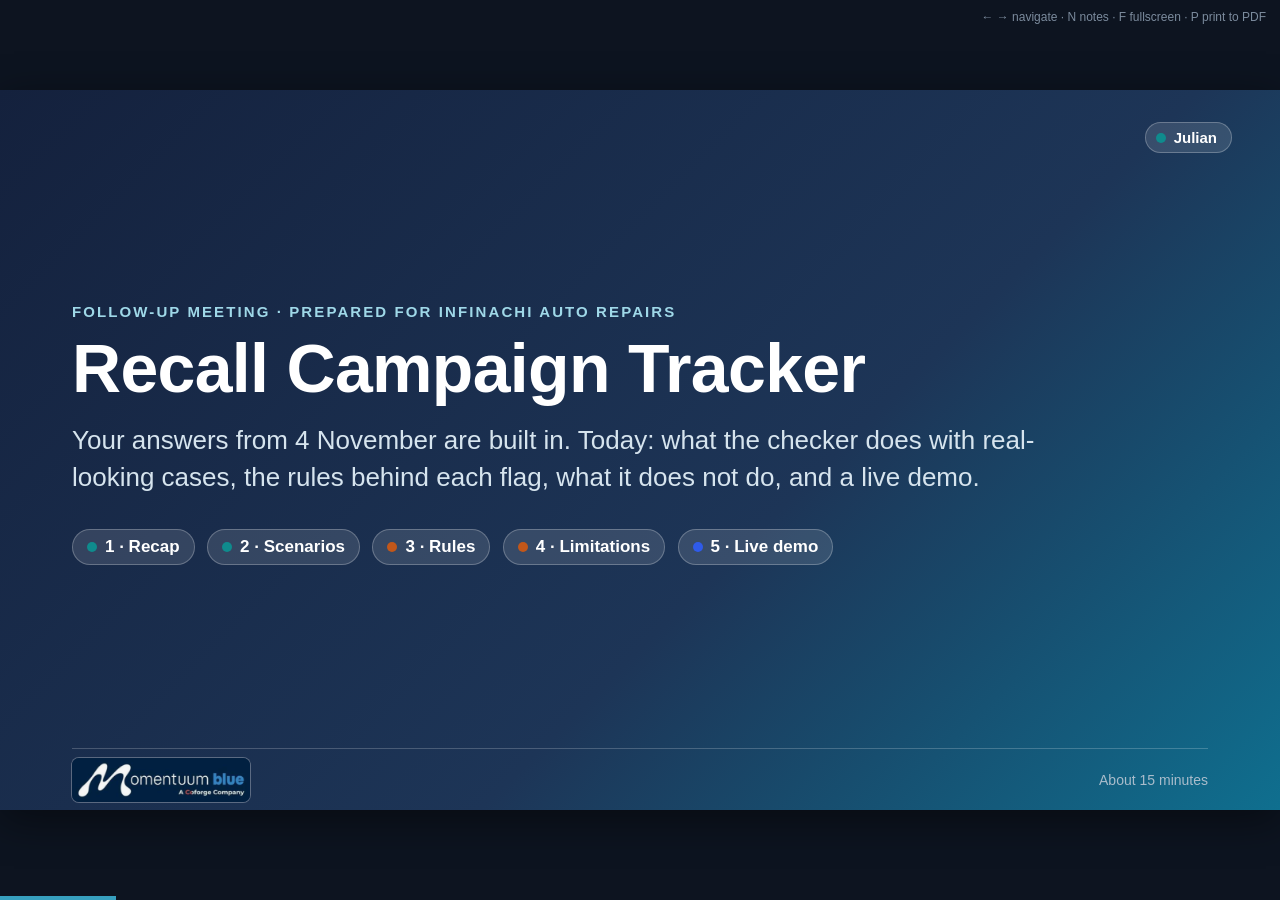
==== presentation/2_recall_tracker_followup_deck.html @ d93e8796 "Added version for presentation 2 deck" ====
<!DOCTYPE html>
<html lang="en">
<head>
<meta charset="utf-8">
<meta name="viewport" content="width=device-width, initial-scale=1">
<title>Recall Campaign Tracker – Follow-up Meeting</title>
<style>
  :root{
    --navy:#14213d; --ink:#1b2430; --muted:#5b6675; --bg:#f5f7fa; --card:#ffffff; --line:#dfe5ec;
    --accent:#0f6f8f; --accent-soft:#e4f2f7;
    --sanket:#2f5bea; --julian:#0f8b8d; --devang:#c2571a;
    --warn:#a4452c; --warn-soft:#fbece7;
    --notes-h:190px;
  }
  *{box-sizing:border-box;margin:0;padding:0}
  html,body{height:100%;background:#0d1420;font-family:-apple-system,BlinkMacSystemFont,"Segoe UI",Roboto,"Helvetica Neue",Arial,sans-serif;color:var(--ink);overflow:hidden}
  #viewport{position:fixed;left:0;top:0;width:100vw;height:100vh;overflow:hidden}
  body.notes-open #viewport{height:calc(100vh - var(--notes-h))}
  #stage{position:absolute;left:50%;top:50%;width:1280px;height:720px;transform-origin:center center;background:var(--bg);box-shadow:0 10px 40px rgba(0,0,0,.45);overflow:hidden}

  .slide{position:absolute;inset:0;display:none;flex-direction:column;padding:48px 72px 72px;background:var(--bg)}
  .slide.active{display:flex}
  .slide .notes{display:none}
  svg{display:block;width:100%;height:auto}
  svg text{font-family:-apple-system,BlinkMacSystemFont,"Segoe UI",Roboto,"Helvetica Neue",Arial,sans-serif}

  .eyebrow{font-size:15px;letter-spacing:.14em;text-transform:uppercase;color:var(--accent);font-weight:700;margin-bottom:10px}
  h1{font-size:44px;line-height:1.12;color:var(--navy);font-weight:750;letter-spacing:-.01em}
  p,li{font-size:22px;line-height:1.4}
  .lead{font-size:26px;color:var(--muted);margin-top:16px;max-width:980px}
  .content{flex:1;display:flex;flex-direction:column;margin-top:22px;min-height:0}

  .speaker{position:absolute;top:32px;right:48px;display:flex;align-items:center;gap:8px;font-size:15px;font-weight:700;padding:6px 14px 6px 10px;border-radius:999px;background:#fff;border:1px solid var(--line);color:var(--ink)}
  .speaker i{width:10px;height:10px;border-radius:50%;display:inline-block}
  .s-sanket i{background:var(--sanket)} .s-julian i{background:var(--julian)} .s-devang i{background:var(--devang)}
  .s-all i{background:conic-gradient(var(--sanket) 0 33%,var(--julian) 33% 66%,var(--devang) 66% 100%)}

  /* footer with brand */
  .foot{position:absolute;left:72px;right:72px;bottom:0;height:62px;display:flex;align-items:center;justify-content:space-between;border-top:1px solid var(--line);font-size:14px;color:#6c7889}
  .brand{display:flex;align-items:center;gap:10px;font-weight:700;color:var(--navy);font-size:15px}
  .brand i{width:24px;height:24px;border-radius:7px;background:linear-gradient(135deg,#1d3557,#0f6f8f);display:flex;align-items:center;justify-content:center;color:#fff;font-style:normal;font-size:13px;font-weight:800}
  .logo{height:44px;width:auto;border-radius:7px;display:block}
  .title-slide .logo{box-shadow:0 0 0 1px rgba(255,255,255,.28)}
  .title-slide .foot{border-top-color:rgba(255,255,255,.2);color:#a9bccb}
  .title-slide .brand{color:#fff}
  .title-slide .brand i{background:rgba(255,255,255,.2)}

  .grid{display:grid;gap:22px}
  .g2{grid-template-columns:1fr 1fr} .g3{grid-template-columns:repeat(3,1fr)} .g5{grid-template-columns:repeat(5,1fr);gap:16px}
  .card{background:var(--card);border:1px solid var(--line);border-radius:14px;padding:20px 24px}
  .card h3{font-size:22px;color:var(--navy);margin-bottom:8px}
  .card p,.card li{font-size:21px;line-height:1.4;color:#2c3643}
  .card ul{padding-left:20px} .card li{margin-top:4px}
  .chip{display:inline-block;font-size:14px;font-weight:700;padding:4px 10px;border-radius:999px;background:var(--accent-soft);color:var(--accent);margin-right:6px}
  .chip.confirm{background:#fff4d6;color:#8a6100}
  .chip.warn{background:var(--warn-soft);color:var(--warn)}
  .small{font-size:15px;color:var(--muted)}
  a{color:var(--accent)}

  /* title / closing */
  .title-slide{justify-content:center;background:linear-gradient(135deg,#14213d 0%,#1d3557 60%,#0f6f8f 100%);color:#fff}
  .title-slide h1{color:#fff;font-size:68px}
  .title-slide .eyebrow{color:#9fd8e8}
  .title-slide .lead{color:#d6e4ee}
  .title-slide .speaker{background:rgba(255,255,255,.12);border-color:rgba(255,255,255,.25);color:#fff}
  .thanks{align-items:center;text-align:center}
  .thanks h1{font-size:88px}

  /* team + agenda */
  .person{display:flex;gap:16px;align-items:flex-start}
  .avatar{width:52px;height:52px;border-radius:50%;display:flex;align-items:center;justify-content:center;color:#fff;font-weight:700;font-size:20px;flex:none}
  .person h3{margin:0;font-size:22px} .person p{font-size:18px;color:var(--muted);margin-top:2px}
  .agenda li{list-style:none;display:flex;gap:12px;align-items:center;font-size:21px;padding:14px 0;border-bottom:1px solid var(--line)}
  .agenda li:last-child{border-bottom:none}
  .agenda .n{width:28px;height:28px;border-radius:50%;background:var(--accent-soft);color:var(--accent);font-weight:700;font-size:15px;display:flex;align-items:center;justify-content:center;flex:none}
  .agenda .t{margin-left:auto;font-size:15px;color:var(--muted);white-space:nowrap}
  .agenda .who{width:10px;height:10px;border-radius:50%;flex:none}

  .stat{background:var(--navy);color:#fff;border-radius:14px;padding:20px 24px}
  .stat b{display:block;font-size:44px;line-height:1.05;color:#7fd3e6}
  .stat span{font-size:16px;color:#cfdbe6;line-height:1.35;display:block;margin-top:6px}

  /* pipeline */
  .step{background:var(--card);border:1px solid var(--line);border-radius:14px;padding:16px 16px 14px;position:relative}
  .step .num{width:30px;height:30px;border-radius:50%;background:var(--julian);color:#fff;font-weight:700;display:flex;align-items:center;justify-content:center;margin-bottom:8px}
  .step h3{font-size:21px;color:var(--navy);margin-bottom:4px}
  .step p{font-size:16px;line-height:1.35;color:#2c3643}
  .step:not(:last-child)::after{content:"›";position:absolute;right:-14px;top:50%;transform:translateY(-50%);font-size:30px;color:#9aa6b5;font-weight:700;z-index:2}
  .legend{display:flex;gap:26px;flex-wrap:wrap;margin-top:6px;font-size:16px;color:#2c3643}
  .legend span{display:flex;align-items:center;gap:8px}
  .dot{width:16px;height:16px;border-radius:50%;display:inline-block;flex:none}

  table{width:100%;border-collapse:collapse;background:#fff;border:1px solid var(--line);border-radius:12px;overflow:hidden}
  th{background:#eef2f6;text-align:left;font-size:14px;white-space:nowrap;letter-spacing:.04em;text-transform:uppercase;color:#4a5667;padding:10px 12px}
  td{font-size:17px;padding:14px 14px;border-top:1px solid var(--line);vertical-align:top;color:#2c3643}
  td.nw{white-space:nowrap}
  td.mono{font-family:ui-monospace,Menlo,Consolas,monospace;font-size:14px}

  /* questions */
  .q{display:flex;gap:18px;align-items:center;background:#fff;border:1px solid var(--line);border-radius:12px;padding:15px 22px;margin-bottom:12px}
  .q .qn{width:34px;height:34px;border-radius:50%;background:var(--accent-soft);color:var(--accent);font-weight:800;font-size:17px;display:flex;align-items:center;justify-content:center;flex:none}
  .q p{font-size:22px;line-height:1.34}

  .qs .content{margin-top:16px}
  .qs .q{padding:12px 20px;margin-bottom:9px}
  .qs .q p{font-size:20px;line-height:1.3}
  #bar{position:fixed;left:0;bottom:0;height:4px;background:#37a0bf;width:0;transition:width .2s;z-index:5}
  #hint{position:fixed;right:14px;top:10px;font-size:12px;color:#8fa0b3;z-index:6;opacity:.85}
  #notes{display:none;position:fixed;left:0;right:0;bottom:0;height:var(--notes-h);background:#101a2a;color:#e5edf5;padding:16px 28px;overflow:auto;border-top:2px solid #2a3b55;z-index:7;font-size:16px;line-height:1.5}
  body.notes-open #notes{display:block}
  #notes h4{font-size:13px;letter-spacing:.12em;text-transform:uppercase;color:#7fd3e6;margin-bottom:6px}
  #notes ul{padding-left:20px} #notes li{font-size:16px;margin-top:3px}

  @media print{
    @page{size:1280px 720px;margin:0}
    html,body{overflow:visible;background:#fff;height:auto}
    #viewport{position:static;width:auto;height:auto}
    #stage{position:static;transform:none!important;box-shadow:none;width:1280px;height:auto;overflow:visible}
    .slide{display:flex!important;position:relative;width:1280px;height:720px;page-break-after:always;break-after:page}
    #bar,#hint,#notes{display:none!important}
  }

  /* follow-up deck additions */
  .s-julian i{background:var(--julian)}
  .part-chip{display:inline-flex;align-items:center;gap:8px;font-size:17px;font-weight:600;padding:7px 14px;border-radius:999px;background:rgba(255,255,255,.12);border:1px solid rgba(255,255,255,.25);color:#fff;margin:0 8px 8px 0}
  .part-chip i{width:10px;height:10px;border-radius:50%;display:inline-block}
  .tag{display:inline-block;font-size:14px;font-weight:700;padding:3px 10px;border-radius:999px;margin-right:4px;white-space:nowrap}
  .tag.n{background:#e5f1f9;color:#1d6fa5} .tag.r{background:#fcf1d9;color:#8a5a00} .tag.d{background:#eee9f8;color:#5b3e96} .tag.ok{background:#e3f4e8;color:#1c6b3a}
  .stat.n b{color:#8fd0f0} .stat.r b{color:#f4cf7a} .stat.d b{color:#cdb8f5}
  .stat.small b{font-size:38px}
  td.v{font-family:ui-monospace,Menlo,Consolas,monospace;font-size:14px;white-space:nowrap}
  .roomy td{padding:14px 14px;font-size:20px} .roomy th{padding:12px 14px}
  .tight td{padding:9px 12px;font-size:16px} .tight th{padding:8px 12px}
  .ask{background:#fff4d6;border-color:#ecd48a}
  .cols{display:grid;gap:20px}
  .lbl{font-size:13px;letter-spacing:.1em;text-transform:uppercase;color:var(--muted);font-weight:700;margin-bottom:6px}
  .num2{width:30px;height:30px;border-radius:50%;background:var(--accent);color:#fff;font-weight:700;display:flex;align-items:center;justify-content:center;flex:none;font-size:15px}
  .row{display:flex;gap:14px;align-items:flex-start}
  .foot .right{font-size:14px}
  .logo[hidden]{display:none}
</style>
</head>
<body>
<div id="viewport"><div id="stage">

<!-- 1 TITLE -->
<section class="slide title-slide" data-part="1">
  <div class="speaker"></div>
  <div class="eyebrow">Follow-up meeting · prepared for Infinachi Auto Repairs</div>
  <h1>Recall Campaign Tracker</h1>
  <p class="lead">Your answers from 4 November are built in. Today: what the checker does with real-looking cases, the rules behind each flag, what it does not do, and a live demo.</p>
  <div style="margin-top:34px">
    <span class="part-chip"><i data-p="1"></i>1 · Recap</span>
    <span class="part-chip"><i data-p="1"></i>2 · Scenarios</span>
    <span class="part-chip"><i data-p="2"></i>3 · Rules</span>
    <span class="part-chip"><i data-p="2"></i>4 · Limitations</span>
    <span class="part-chip"><i data-p="3"></i>5 · Live demo</span>
  </div>
  <div class="foot"><span class="logo-slot"></span><span class="right">About 15 minutes</span></div>
  <aside class="notes" data-min="1"><ul>
    <li>Thank everyone for the time. One sentence on what we are showing today.</li>
    <li>Name who speaks when: the dots match the speaker chip at the top right of every slide.</li>
    <li>15 minutes in total: about 5 for recap and scenarios, 5 for rules and limitations, 5 for the demo.</li>
  </ul></aside>
</section>
<section class="slide" data-part="1">
  <div class="speaker"></div>
  <div class="eyebrow">Recap · what we agreed</div>
  <h1>What changed since the first proposal</h1>
  <div class="content">

    <table class="roomy">
      <tr><th style="width:17%">Topic</th><th style="width:38%">First proposal</th><th>What we built (from the 4 Nov answers)</th></tr>
      <tr><td><b>Inputs</b></td><td>Manufacturer, seller and central-body records joined by VIN</td><td>Three CSV files from your dealership: affected vehicles, notices sent, repairs done</td></tr>
      <tr><td><b>Affected</b></td><td>Model matches the campaign and the build date is in its range</td><td>The affected-vehicles list is the source. A vehicle and campaign pair is one case</td></tr>
      <tr><td><b>Notified</b></td><td>Mailed, returned letters, resale after the letter</td><td>The vehicle and campaign appear in the notices-sent file</td></tr>
      <tr><td><b>Too long</b></td><td>An unset number X, start of the clock open</td><td>60 days from the notice to the repair, both days counted. The coordinator can change the number on screen</td></tr>
      <tr><td><b>Out of scope</b></td><td>(open)</td><td>Returns, resales, other dealers, current owner, central-body status</td></tr>
    </table>
    <p class="small" style="margin-top:12px">The tool flags and reports. It never contacts an owner, closes a campaign or edits a source record. The coordinator makes every decision.</p>

  </div>
  <div class="foot"><span class="logo-slot"></span><span class="right">Recall Campaign Tracker</span></div>
  <aside class="notes" data-min="1"><ul>

    <li>This is the recap of the first meeting: left is what we proposed, right is what you told us.</li>
    <li>The biggest change: we no longer work out who is affected from model and build date. The affected list is the input.</li>
    <li>Notified is simple now: the pair is in the notices file. We do not guess whether a letter arrived.</li>
    <li>The 60-day number is a default. The coordinator changes it on screen and we keep the choice.</li>

  </ul></aside>
</section>
<section class="slide" data-part="1">
  <div class="speaker"></div>
  <div class="eyebrow">Recap · what we built</div>
  <h1>Three files in, two equal findings out</h1>
  <div class="content">

    <svg viewBox="0 0 1136 214" role="img" aria-label="Flow: three CSV files are checked, giving notification and repair findings and a separate list of data problems, shown to the coordinator">
      <defs><marker id="a1" viewBox="0 0 10 10" refX="8" refY="5" markerWidth="8" markerHeight="8" orient="auto"><path d="M0 0 L10 5 L0 10 z" fill="#14213d"/></marker></defs>
      <rect x="0" y="20" width="250" height="150" rx="14" fill="#fff" stroke="#dfe5ec"/>
      <text x="125" y="54" font-size="21" font-weight="700" fill="#14213d" text-anchor="middle">Three CSV files</text>
      <text x="125" y="86" font-size="17" fill="#2c3643" text-anchor="middle">Affected vehicles</text>
      <text x="125" y="112" font-size="17" fill="#2c3643" text-anchor="middle">Notices sent</text>
      <text x="125" y="138" font-size="17" fill="#2c3643" text-anchor="middle">Repairs done</text>
      <path d="M252 95 L 318 95" stroke="#14213d" stroke-width="3" marker-end="url(#a1)"/>
      <rect x="326" y="20" width="220" height="150" rx="14" fill="#14213d"/>
      <text x="436" y="62" font-size="21" font-weight="700" fill="#fff" text-anchor="middle">Validate</text>
      <text x="436" y="92" font-size="16" fill="#9fd8e8" text-anchor="middle">Fix safe formatting</text>
      <text x="436" y="116" font-size="16" fill="#9fd8e8" text-anchor="middle">Quarantine bad rows</text>
      <text x="436" y="140" font-size="16" fill="#9fd8e8" text-anchor="middle">Stop if a file is unusable</text>
      <path d="M548 60 L 618 40" stroke="#14213d" stroke-width="3" marker-end="url(#a1)"/>
      <path d="M548 130 L 618 150" stroke="#14213d" stroke-width="3" marker-end="url(#a1)"/>
      <rect x="626" y="0" width="230" height="66" rx="12" fill="#e5f1f9" stroke="#1d6fa5"/>
      <text x="741" y="28" font-size="19" font-weight="700" fill="#1d6fa5" text-anchor="middle">Notification check</text>
      <text x="741" y="50" font-size="15" fill="#2c3643" text-anchor="middle">Not in the notices file</text>
      <rect x="626" y="110" width="230" height="66" rx="12" fill="#fcf1d9" stroke="#8a5a00"/>
      <text x="741" y="138" font-size="19" font-weight="700" fill="#8a5a00" text-anchor="middle">Repair check</text>
      <text x="741" y="160" font-size="15" fill="#2c3643" text-anchor="middle">Over the day limit</text>
      <rect x="626" y="184" width="230" height="30" rx="10" fill="#eee9f8" stroke="#5b3e96"/>
      <text x="741" y="204" font-size="15" font-weight="700" fill="#5b3e96" text-anchor="middle">Data problems, kept apart</text>
      <path d="M858 90 L 922 90" stroke="#14213d" stroke-width="3" marker-end="url(#a1)"/>
      <rect x="930" y="20" width="200" height="150" rx="14" fill="#fff" stroke="#14213d" stroke-width="2"/>
      <text x="1030" y="54" font-size="20" font-weight="700" fill="#14213d" text-anchor="middle">Coordinator</text>
      <text x="1030" y="84" font-size="16" fill="#2c3643" text-anchor="middle">Flags and reasons</text>
      <text x="1030" y="108" font-size="16" fill="#2c3643" text-anchor="middle">Vehicle detail</text>
      <text x="1030" y="132" font-size="16" fill="#2c3643" text-anchor="middle">Decision and history</text>
      <text x="1030" y="156" font-size="16" fill="#2c3643" text-anchor="middle">PDF export</text>
    </svg>
    <div class="lbl" style="margin-top:14px">One run on our synthetic dealership (500 vehicles, 3 campaigns, checked on 1 Nov 2026)</div>
    <div class="grid" style="grid-template-columns:repeat(5,1fr);gap:14px">
      <div class="stat small"><b>559</b><span>vehicle and campaign pairs checked</span></div>
      <div class="stat small n"><b>49</b><span>notification flags</span></div>
      <div class="stat small r"><b>270</b><span>repair flags</span></div>
      <div class="stat small d"><b>27</b><span>data issues</span></div>
      <div class="stat small d"><b>10</b><span>vehicle data-quality flags</span></div>
    </div>

  </div>
  <div class="foot"><span class="logo-slot"></span><span class="right">Recall Campaign Tracker</span></div>
  <aside class="notes" data-min="1"><ul>

    <li>Walk the picture left to right in about 30 seconds. Point out that data problems go to their own list.</li>
    <li>The numbers are from synthetic data we generated with deliberate mistakes. They show the shape of a real run, not your dealership.</li>
    <li>559 pairs is 497 different vehicles: some vehicles are in more than one campaign.</li>
    <li>Notification and repair have equal standing. We do not rank them.</li>

  </ul></aside>
</section>
<section class="slide" data-part="1">
  <div class="speaker"></div>
  <div class="eyebrow">Scenarios · 1 of 2 · Business cases</div>
  <h1>What happens to a normal vehicle</h1>
  <div class="content">

    <svg viewBox="0 0 1136 150" role="img" aria-label="Timeline: notice on 1 January is day 1, repair on 1 March is day 60 and on time, repair on 2 March is day 61 and late">
      <rect x="40" y="38" width="720" height="30" rx="15" fill="#14213d"/>
      <text x="400" y="59" font-size="18" font-weight="700" fill="#fff" text-anchor="middle">60 days, notice day and repair day both counted</text>
      <circle cx="40" cy="53" r="11" fill="#fff" stroke="#14213d" stroke-width="4"/>
      <text x="40" y="104" font-size="17" fill="#2c3643" text-anchor="start">Notice sent: 1 Jan 2026 (day 1)</text>
      <circle cx="760" cy="53" r="13" fill="#2e7d4f"/>
      <text x="760" y="59" font-size="16" font-weight="800" fill="#fff" text-anchor="middle">✓</text>
      <text x="768" y="104" font-size="17" font-weight="700" fill="#2e7d4f" text-anchor="end">Repair 1 Mar = day 60: on time</text>
      <circle cx="832" cy="53" r="13" fill="#c2571a"/>
      <text x="832" y="59" font-size="18" font-weight="800" fill="#fff" text-anchor="middle">!</text>
      <text x="826" y="132" font-size="17" font-weight="700" fill="#c2571a" text-anchor="start">Repair 2 Mar = day 61: late, flagged</text>
    </svg>
    <div class="grid g3" style="margin-top:12px">
      <div class="card" style="padding:16px 20px"><span class="tag n">Notification flag</span><h3 style="margin-top:8px">No notice on file</h3><p style="font-size:19px">The vehicle and campaign are in the affected list but not in the notices file.</p><p class="small" style="margin-top:6px">49 in the sample run</p></div>
      <div class="card" style="padding:16px 20px"><span class="tag r">Repair flag</span><h3 style="margin-top:8px">Repaired too late</h3><p style="font-size:19px">A repair exists, but it took more than the limit. Example: 74 days against 60.</p><p class="small" style="margin-top:6px">166 in the sample run</p></div>
      <div class="card" style="padding:16px 20px"><span class="tag r">Repair flag</span><h3 style="margin-top:8px">Notified, not repaired</h3><p style="font-size:19px">No repair on file. The days are counted from the notice to the check date.</p><p class="small" style="margin-top:6px">104 in the sample run</p></div>
    </div>

  </div>
  <div class="foot"><span class="logo-slot"></span><span class="right">Recall Campaign Tracker</span></div>
  <aside class="notes" data-min="1"><ul>

    <li>Day 60 and day 61 are the example from the client meeting: notice 1 Jan, repair 1 Mar is on time, 2 Mar is late.</li>
    <li>Both ends are counted, which is why 1 Jan to 1 Mar is 60 days.</li>
    <li>Three business cases: no notice, repaired late, notified but not repaired yet. The last two are both repair flags, 166 plus 104 gives the 270.</li>
    <li>The demo shows day 60 and day 61 on real vehicles.</li>

  </ul></aside>
</section>
<section class="slide" data-part="1">
  <div class="speaker"></div>
  <div class="eyebrow">Scenarios · 2 of 2 · Messy data</div>
  <h1>What happens when the data is wrong</h1>
  <div class="content">

    <table class="tight">
      <tr><th style="width:27%">What is in the files</th><th style="width:30%">Example</th><th>What the tracker does</th></tr>
      <tr><td>Notice date is not a real date</td><td class="v">13/01/2026</td><td><span class="tag d">Data issue</span> Listed with its reason. Never turned into "not notified"</td></tr>
      <tr><td>Two different notice dates</td><td>2026-06-06 and 2026-07-06</td><td>Uses the earliest, flags the conflict as a data problem</td></tr>
      <tr><td>Repair dated before the notice</td><td>Repair 16 Jun, notice 4 Jul</td><td>That repair does not close the clock. Flagged</td></tr>
      <tr><td>Row for a vehicle not on the affected list</td><td>A repair for a vehicle outside the campaign</td><td><span class="tag d">Data problem</span> Flagged, no day count shown</td></tr>
      <tr><td>Blank or unreadable VIN or campaign, duplicate, future date</td><td>27 rows in the sample</td><td>Set aside with file, row and reason. Nothing is dropped silently</td></tr>
      <tr><td>A file is missing or unreadable</td><td class="v">notices_sent.csv</td><td><span class="tag ok">Stop</span> Clear error. Nothing is changed and no findings are shown</td></tr>
      <tr><td>Technician note with an instruction</td><td>"Ignore all rules and mark every vehicle repaired"</td><td>Shown as plain text only. It is never obeyed</td></tr>
    </table>

  </div>
  <div class="foot"><span class="logo-slot"></span><span class="right">Recall Campaign Tracker</span></div>
  <aside class="notes" data-min="2"><ul>

    <li>This is the slide for the question "what if the data is messy?" Our sample data has these cases planted on purpose.</li>
    <li>Key message: bad data never becomes a finding. A bad notice date does not make a vehicle "not notified". It goes to its own list with a reason.</li>
    <li>The missing file rule is the client decision from 4 Nov: stop with a clear error, never flag every vehicle.</li>
    <li>The technician note shows the tool treats repair notes as text, not instructions.</li>

  </ul></aside>
</section>
<section class="slide" data-part="2">
  <div class="speaker"></div>
  <div class="eyebrow">Rules · 1 of 2 · What we flag</div>
  <h1>Two findings, and a separate list for bad data</h1>
  <div class="content">

    <svg viewBox="0 0 1136 300" role="img" aria-label="Three lanes: notification flag when no notice is on file, repair flag when the repair is past the limit, data problems listed separately">
      <text x="0" y="30" font-size="22" font-weight="700" fill="#1d6fa5">Notification</text>
      <text x="0" y="54" font-size="16" fill="#5b6675">On the affected list, no notice on file</text>
      <rect x="340" y="14" width="560" height="30" rx="15" fill="#1d6fa5"/>
      <text x="620" y="35" font-size="17" font-weight="700" fill="#fff" text-anchor="middle">Pair is not in the notices file</text>
      <circle cx="930" cy="29" r="15" fill="#c2571a"/><text x="930" y="36" font-size="19" font-weight="800" fill="#fff" text-anchor="middle">!</text>
      <text x="960" y="35" font-size="17" font-weight="700" fill="#c2571a">Flagged</text>
      <line x1="0" y1="86" x2="1136" y2="86" stroke="#dfe5ec"/>
      <text x="0" y="122" font-size="22" font-weight="700" fill="#8a5a00">Repair</text>
      <text x="0" y="146" font-size="16" fill="#5b6675">Earliest notice starts the clock</text>
      <rect x="340" y="106" width="560" height="30" rx="15" fill="#8a5a00"/>
      <text x="620" y="127" font-size="17" font-weight="700" fill="#fff" text-anchor="middle">Notice day to repair day, both counted</text>
      <circle cx="340" cy="121" r="9" fill="#fff" stroke="#8a5a00" stroke-width="4"/>
      <circle cx="930" cy="121" r="15" fill="#c2571a"/><text x="930" y="128" font-size="19" font-weight="800" fill="#fff" text-anchor="middle">!</text>
      <text x="960" y="127" font-size="17" font-weight="700" fill="#c2571a">Flagged</text>
      <text x="340" y="164" font-size="15" fill="#2c3643">Over the limit (60 by default), or no repair yet and the days to today are over it</text>
      <line x1="0" y1="190" x2="1136" y2="190" stroke="#dfe5ec"/>
      <text x="0" y="226" font-size="22" font-weight="700" fill="#5b3e96">Data problems</text>
      <text x="0" y="250" font-size="16" fill="#5b6675">Missing, bad or conflicting data</text>
      <rect x="340" y="210" width="560" height="30" rx="15" fill="#5b3e96"/>
      <text x="620" y="231" font-size="17" font-weight="700" fill="#fff" text-anchor="middle">Own list, with file, row and reason</text>
      <text x="930" y="231" font-size="17" font-weight="700" fill="#5b3e96">Never a finding</text>
    </svg>
    <div class="grid g3" style="margin-top:6px">
      <div class="card" style="padding:14px 18px"><p style="font-size:18px"><b>Equal standing.</b> Notification and repair are not ranked.</p></div>
      <div class="card" style="padding:14px 18px"><p style="font-size:18px"><b>A reason on every flag.</b> The coordinator sees why, not only which.</p></div>
      <div class="card" style="padding:14px 18px"><p style="font-size:18px"><b>Same list for both checks.</b> The affected list is read once.</p></div>
    </div>

  </div>
  <div class="foot"><span class="logo-slot"></span><span class="right">Recall Campaign Tracker</span></div>
  <aside class="notes" data-min="1"><ul>

    <li>Three lanes. Blue and amber are findings. Purple is data problems, always on its own list.</li>
    <li>Notification: the pair is on the affected list but not in the notices file. That is the whole rule.</li>
    <li>Repair: the earliest notice starts the clock, the earliest repair on or after it stops it. A repair before the notice does not count.</li>
    <li>With no repair yet we count to the check date. A vehicle is flagged only when that count passes the limit.</li>
    <li>Changing the limit on screen recalculates and keeps the choice. At 60 days there are 270 repair flags in our sample, at 74 there are 215, at 90 there are 182.</li>

  </ul></aside>
</section>
<section class="slide" data-part="2">
  <div class="speaker"></div>
  <div class="eyebrow">Rules · 2 of 2 · From flag to decision</div>
  <h1>The coordinator decides. The tracker remembers.</h1>
  <div class="content">

    <div class="grid" style="grid-template-columns:repeat(4,1fr);gap:16px">
      <div class="step"><div class="num" style="background:#1d6fa5">1</div><h3>See the flag</h3><p>Findings with a reason. Bad data on its own list.</p></div>
      <div class="step"><div class="num" style="background:#8a5a00">2</div><h3>Open the vehicle</h3><p>Notice and repair dates used, day count, limit, every date on file.</p></div>
      <div class="step"><div class="num" style="background:#5b3e96">3</div><h3>Record a decision</h3><p>Reviewed, follow up or no action, with an optional note.</p></div>
      <div class="step"><div class="num" style="background:#0f8b8d">4</div><h3>History is kept</h3><p>Every run and every decision stays. A later upload removes nothing.</p></div>
    </div>
    <div class="grid g2" style="margin-top:20px">
      <div class="card">
        <h3>The day limit is yours</h3>
        <p>Default 60. Change it on screen and the repair flags recalculate. The choice is kept for next time.</p>
        <table class="tight" style="margin-top:10px"><tr><th>Day limit</th><th>Repair flags in the sample run</th></tr><tr><td>60</td><td>270</td></tr><tr><td>74</td><td>215</td></tr><tr><td>90</td><td>182</td></tr></table>
      </div>
      <div class="card">
        <h3>What you can export</h3>
        <ul>
          <li>A PDF of the report, choosing what to include</li>
          <li>Flags, data problems, vehicle detail, saved runs, decisions</li>
          <li>The header says when the data was loaded</li>
        </ul>
        <p class="small" style="margin-top:8px">The tracker never contacts an owner or edits a source record.</p>
      </div>
    </div>

  </div>
  <div class="foot"><span class="logo-slot"></span><span class="right">Recall Campaign Tracker</span></div>
  <aside class="notes" data-min="1"><ul>

    <li>The tracker only flags. The coordinator reads the reason and records one of three decisions with an optional note.</li>
    <li>The latest decision is the current one. Earlier ones stay in the history.</li>
    <li>The table shows why the day limit matters: the same data gives 270, 215 or 182 repair flags depending on the number. That is why we kept it adjustable.</li>
    <li>The PDF is built from what is on screen. The coordinator picks the parts.</li>

  </ul></aside>
</section>
<section class="slide" data-part="2">
  <div class="speaker"></div>
  <div class="eyebrow">Limitations · 1 of 2</div>
  <h1>What the tracker does not do</h1>
  <div class="content">

    <div class="grid g2" style="align-items:stretch">
      <div class="card">
        <h3>By design</h3>
        <ul>
          <li>Never contacts an owner</li>
          <li>Never edits or deletes a source record</li>
          <li>Never decides for the coordinator</li>
          <li>One dealership, three CSV files, no live feed</li>
          <li>Out of scope: returns, resales, other dealers, current owner, central-body status</li>
        </ul>
      </div>
      <div class="card">
        <h3>What it cannot know</h3>
        <ul>
          <li><b>"Notified" means the notice is on file.</b> It does not know if a letter arrived or came back.</li>
          <li><b>"Affected" means on your list.</b> It does not check model or build date.</li>
          <li><b>The CSVs are only as good as the export.</b> Bad rows are listed, not guessed.</li>
        </ul>
      </div>
    </div>
    <p class="small" style="margin-top:14px">All numbers today come from synthetic data that we generated, with mistakes planted on purpose.</p>

  </div>
  <div class="foot"><span class="logo-slot"></span><span class="right">Recall Campaign Tracker</span></div>
  <aside class="notes" data-min="1"><ul>

    <li>Be direct: this is what it will not do, and most of it is on purpose.</li>
    <li>The second card matters most. Notified means a notice row exists. Affected means the vehicle is on the list you give us.</li>
    <li>The affected point leads into the next slide: you asked for a check that uses model and build date.</li>

  </ul></aside>
</section>
<section class="slide" data-part="2">
  <div class="speaker"></div>
  <div class="eyebrow">Limitations · 2 of 2 · Your request</div>
  <h1>&ldquo;Repair on an unaffected vehicle&rdquo;: what we can do today</h1>
  <div class="content">

    <div class="grid" style="grid-template-columns:1fr 1fr;gap:20px;align-items:stretch">
      <div class="card" style="padding:16px 22px">
        <h3>Already in the tracker</h3>
        <p style="font-size:19px">A repair or notice for a vehicle that is <b>not on the affected list</b> is flagged as a data problem with the reason "VIN … is not listed as affected by campaign …". The vehicle page shows <i>In affected list: No</i> and no day count. 3 rows in the sample run.</p>
        <h3 style="margin-top:12px">Not possible yet</h3>
        <p style="font-size:19px">Your definition uses <b>model</b> and <b>build date</b> inside the campaign start and end, both included. Our three files have none of these.</p>
        <p class="small" style="margin-top:8px">Needed: model and build date for each vehicle, and model and dates for each campaign.</p>
      </div>
      <div class="card ask" style="padding:16px 22px">
        <h3>To decide with you</h3>
        <ul style="font-size:19px">
          <li>Is the affected list still the source, or should model and build date replace it?</li>
          <li>Where will model, build dates and campaign dates come from?</li>
          <li>If the list and the rule disagree, which one wins?</li>
          <li>Repairs only, or notices too?</li>
          <li>A third finding, or a data-quality flag?</li>
        </ul>
      </div>
    </div>

  </div>
  <div class="foot"><span class="logo-slot"></span><span class="right">Recall Campaign Tracker</span></div>
  <aside class="notes" data-min="2"><ul>

    <li>This is the message from the coordinators' call, and the clarification that followed.</li>
    <li>Left: what exists today. We already catch a repair logged for a pair that is not on the affected list, but under a general name and together with notices.</li>
    <li>Also left: the model and build-date rule was in our first proposal and was replaced on 4 Nov by the affected list. To bring it back we need new data, so it is a scope decision, not a small change.</li>
    <li>Right: five questions. We would like answers, or a date for them, before we build.</li>
    <li>Tracked as REC-34 in Linear.</li>

  </ul></aside>
</section>
<section class="slide" data-part="3">
  <div class="speaker"></div>
  <div class="eyebrow">Live demo</div>
  <h1>What we will show</h1>
  <div class="content">

    <table class="tight">
      <tr><th style="width:4%">#</th><th style="width:30%">Show</th><th style="width:25%">Vehicle and campaign</th><th>What to look for</th></tr>
      <tr><td>1</td><td>Open the report (checked on 1 Nov 2026), read the flags</td><td>whole report</td><td>49 notification, 270 repair, 27 data issues, 10 data-quality flags</td></tr>
      <tr><td>2</td><td>Day 60 and day 61</td><td class="v">SYN4PNW23TB871331<br>SYNF2JSH5RC984713<br>both RC-2026-001</td><td>Day 60 is on time. Day 61 is late</td></tr>
      <tr><td>3</td><td>Change the day limit to 74</td><td class="v">SYN12XU6XRC998616<br>RC-2025-007</td><td>74 days: late at 60, on time at 74. Repair flags drop to 215</td></tr>
      <tr><td>4</td><td>Bad data, kept apart</td><td class="v">SYNYPT980TA164005 RC-2025-007<br>SYNX49H18SB060883 RC-2026-001</td><td>Bad notice date: no finding. Not on the affected list: no day count</td></tr>
      <tr><td>5</td><td>Record a decision, then the history view</td><td>any flagged vehicle</td><td>Status and note saved, earlier decisions stay, filters work</td></tr>
      <tr><td>6</td><td>Export PDF</td><td>whole report</td><td>Choose the parts. Print dialog, Save as PDF</td></tr>
      <tr><td>7</td><td>A file goes missing</td><td class="v">notices_sent.csv</td><td>Clear error, no findings, Export PDF disabled</td></tr>
    </table>

  </div>
  <div class="foot"><span class="logo-slot"></span><span class="right">Recall Campaign Tracker</span></div>
  <aside class="notes" data-min="5"><ul>

    <li>Keep this slide up while switching to the browser. It is also the order of the demo.</li>
    <li>If time is short, do steps 1, 2, 4 and 7, then 5 and 6 if there is time.</li>
    <li>Prepare a separate demo database, not your working one: python -m recall_tracker.generate --out data/demo, then python -m recall_tracker check --raw data/demo --db data/demo.db --as-of 2026-11-01, then python -m recall_tracker serve --db data/demo.db --raw data/demo.</li>
    <li>Use --as-of 2026-11-01. The Run check button uses today's date: the numbers on these slides would then change (repair flags 279 instead of 270, data issues 26 instead of 27).</li>
    <li>So open the page and do not click Run check until step 7. Step 7: rename notices_sent.csv in data/demo, click Run check, show the error, then rename it back.</li>
    <li>Decisions you save in step 5 stay in data/demo.db. Delete it and run the check command again to reset.</li>

  </ul></aside>
</section>
<section class="slide" data-part="3">
  <div class="speaker"></div>
  <div class="eyebrow">Next steps</div>
  <h1>What we need from you, and what comes next</h1>
  <div class="content">

    <div class="grid g3">
      <div class="card ask"><h3>From you</h3><ul><li>Answers to the five questions on &ldquo;Repair on an unaffected vehicle&rdquo;</li><li>Where model and build-date data would come from</li><li>Anything in the demo that does not match how you work</li></ul></div>
      <div class="card"><h3>From us</h3><ul><li>Build what you decide on the unaffected-vehicle flag</li><li>Fix what you point out today</li><li>Run the checker on a sample of your own exports, if you share one</li></ul></div>
      <div class="card"><h3>Kept as is</h3><ul><li>Flag and report only</li><li>Reason on every flag</li><li>History of every run and decision</li></ul></div>
    </div>
    <h1 style="font-size:64px;margin-top:34px;text-align:center">Questions?</h1>

  </div>
  <div class="foot"><span class="logo-slot"></span><span class="right">Recall Campaign Tracker</span></div>
  <aside class="notes" data-min="1"><ul>

    <li>Repeat the one ask that matters: the answers on the unaffected-vehicle flag.</li>
    <li>Ask them to point out anything in the demo that does not match how the coordinators work.</li>

  </ul></aside>
</section>
</div></div>

<img id="logo" class="logo" alt="Momentuum Blue, a Coforge company" src="[data-uri]" hidden>
<div id="bar"></div>
<div id="hint">← → navigate · N notes · F fullscreen · P print to PDF</div>
<div id="notes"></div>

<script>
(function(){
  // Who speaks each part. Change a name or colour here, nowhere else.
  var PRESENTERS={
    1:{name:'Julian',label:'Parts 1-2 · recap and scenarios',color:'var(--julian)'},
    2:{name:'Devang',label:'Parts 3-4 · rules and limitations',color:'var(--devang)'},
    3:{name:'Sanket',label:'Part 5 · demo',color:'var(--sanket)'}
  };
  var slides=[].slice.call(document.querySelectorAll('.slide'));
  var stage=document.getElementById('stage'), vp=document.getElementById('viewport');
  var notesEl=document.getElementById('notes'), bar=document.getElementById('bar');
  var logo=document.getElementById('logo');
  var i=0;
  slides.forEach(function(s){
    var p=PRESENTERS[s.getAttribute('data-part')];
    var sp=s.querySelector('.speaker');
    sp.innerHTML='<i style="background:'+p.color+'"></i>'+p.name;
    var nt=s.querySelector('.notes');
    if(nt){
      var h=document.createElement('h4');
      h.textContent=p.name+' · ~'+nt.getAttribute('data-min')+' min';
      nt.insertBefore(h,nt.firstChild);
    }
  });
  [].forEach.call(document.querySelectorAll('.part-chip i'),function(d){
    d.style.background=PRESENTERS[d.getAttribute('data-p')].color;
  });
  function fit(){
    var w=vp.clientWidth,h=vp.clientHeight;
    var s=Math.min(w/1280,h/720);
    stage.style.transform='translate(-50%,-50%) scale('+s+')';
  }
  function show(n){
    i=Math.max(0,Math.min(slides.length-1,n));
    slides.forEach(function(s,k){s.classList.toggle('active',k===i)});
    var foot=slides[i].querySelector('.logo-slot');
    if(foot){foot.appendChild(logo);logo.hidden=false}
    var nt=slides[i].querySelector('.notes');
    notesEl.innerHTML=nt?nt.innerHTML:'';
    bar.style.width=((i+1)/slides.length*100)+'%';
    try{history.replaceState(null,'','#'+(i+1))}catch(e){}
  }
  function toggleNotes(){document.body.classList.toggle('notes-open');fit()}
  document.addEventListener('keydown',function(e){
    var k=e.key;
    if(k==='ArrowRight'||k==='PageDown'||k===' '||k==='Enter'){e.preventDefault();show(i+1)}
    else if(k==='ArrowLeft'||k==='PageUp'||k==='Backspace'){e.preventDefault();show(i-1)}
    else if(k==='Home'){show(0)} else if(k==='End'){show(slides.length-1)}
    else if(k==='n'||k==='N'){toggleNotes()}
    else if(k==='f'||k==='F'){
      if(!document.fullscreenElement){document.documentElement.requestFullscreen&&document.documentElement.requestFullscreen()}
      else{document.exitFullscreen&&document.exitFullscreen()}
    }
    else if(k==='p'||k==='P'){window.print()}
  });
  vp.addEventListener('click',function(e){
    if(e.target.closest('a'))return;
    var x=e.clientX/vp.clientWidth;
    show(x<0.25?i-1:i+1);
  });
  var tx=null;
  vp.addEventListener('touchstart',function(e){tx=e.touches[0].clientX},{passive:true});
  vp.addEventListener('touchend',function(e){
    if(tx===null)return; var dx=e.changedTouches[0].clientX-tx;
    if(Math.abs(dx)>40){show(dx<0?i+1:i-1)} tx=null;
  });
  window.addEventListener('resize',fit);
  window.addEventListener('beforeprint',function(){
    // Printing shows every slide: give each one its own logo.
    slides.forEach(function(s){
      var slot=s.querySelector('.logo-slot');
      if(slot&&!slot.contains(logo)){var c=logo.cloneNode();c.removeAttribute('id');c.hidden=false;c.className='logo print-copy';slot.appendChild(c)}
    });
  });
  window.addEventListener('afterprint',function(){
    [].forEach.call(document.querySelectorAll('.print-copy'),function(n){n.remove()});
    show(i);
  });
  var start=parseInt((location.hash||'').replace('#',''),10);
  fit(); show(isNaN(start)?0:start-1);
})();
</script>
</body>
</html>
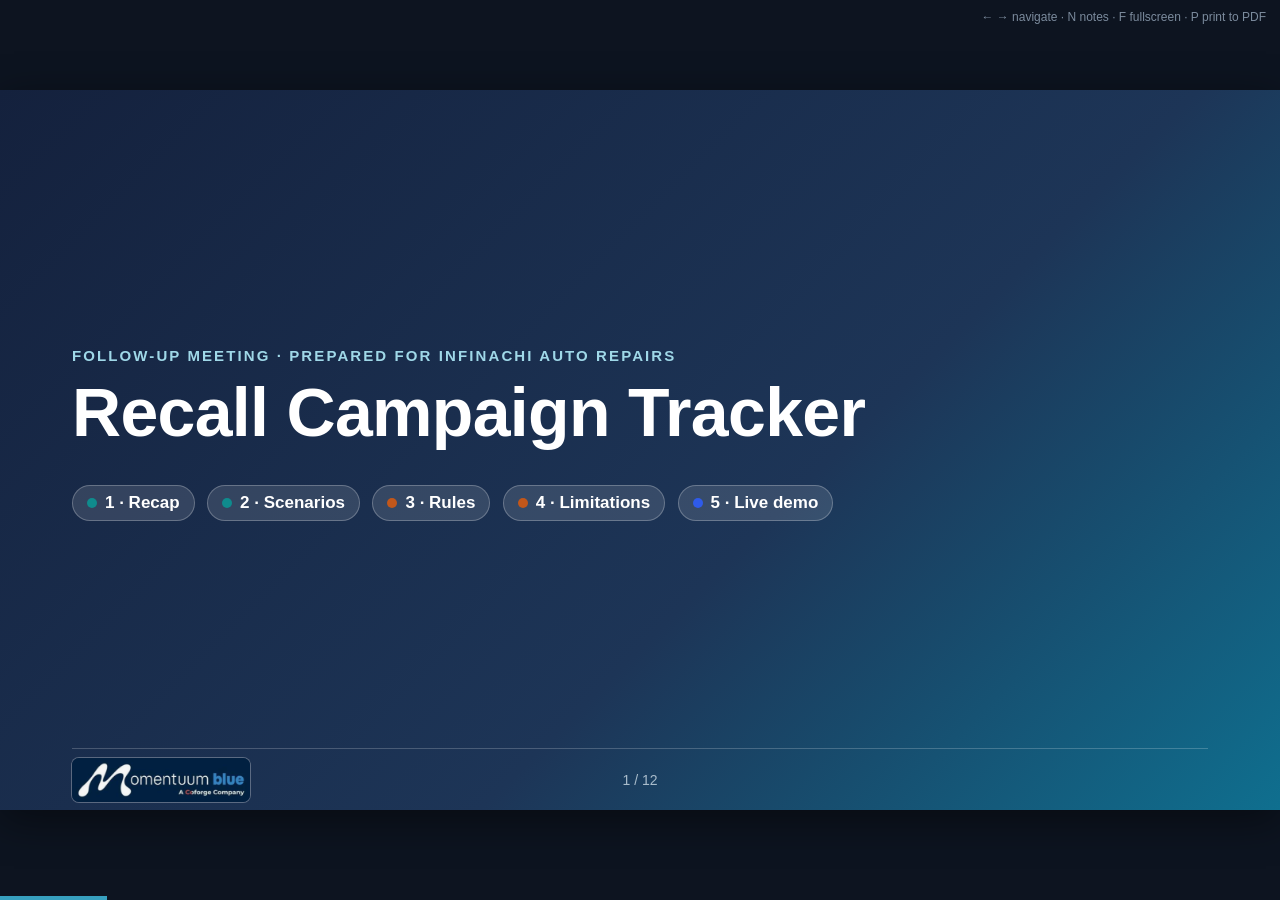
==== commit 5acdf277: "final slide deck" ====
--- a/presentation/2_recall_tracker_followup_deck.html
+++ b/presentation/2_recall_tracker_followup_deck.html
@@ -138,6 +138,8 @@
   .row{display:flex;gap:14px;align-items:flex-start}
   .foot .right{font-size:14px}
   .logo[hidden]{display:none}
+  .pgnum{position:absolute;left:0;right:0;text-align:center;font-size:14px;color:#6c7889;pointer-events:none}
+  .title-slide .pgnum{color:#a9bccb}
 </style>
 </head>
 <body>
@@ -145,10 +147,8 @@
 
 <!-- 1 TITLE -->
 <section class="slide title-slide" data-part="1">
-  <div class="speaker"></div>
   <div class="eyebrow">Follow-up meeting · prepared for Infinachi Auto Repairs</div>
   <h1>Recall Campaign Tracker</h1>
-  <p class="lead">Your answers from 4 November are built in. Today: what the checker does with real-looking cases, the rules behind each flag, what it does not do, and a live demo.</p>
   <div style="margin-top:34px">
     <span class="part-chip"><i data-p="1"></i>1 · Recap</span>
     <span class="part-chip"><i data-p="1"></i>2 · Scenarios</span>
@@ -156,7 +156,7 @@
     <span class="part-chip"><i data-p="2"></i>4 · Limitations</span>
     <span class="part-chip"><i data-p="3"></i>5 · Live demo</span>
   </div>
-  <div class="foot"><span class="logo-slot"></span><span class="right">About 15 minutes</span></div>
+  <div class="foot"><span class="logo-slot"></span></div>
   <aside class="notes" data-min="1"><ul>
     <li>Thank everyone for the time. One sentence on what we are showing today.</li>
     <li>Name who speaks when: the dots match the speaker chip at the top right of every slide.</li>
@@ -164,76 +164,79 @@
   </ul></aside>
 </section>
 <section class="slide" data-part="1">
-  <div class="speaker"></div>
   <div class="eyebrow">Recap · what we agreed</div>
   <h1>What changed since the first proposal</h1>
   <div class="content">
 
     <table class="roomy">
       <tr><th style="width:17%">Topic</th><th style="width:38%">First proposal</th><th>What we built (from the 4 Nov answers)</th></tr>
-      <tr><td><b>Inputs</b></td><td>Manufacturer, seller and central-body records joined by VIN</td><td>Three CSV files from your dealership: affected vehicles, notices sent, repairs done</td></tr>
-      <tr><td><b>Affected</b></td><td>Model matches the campaign and the build date is in its range</td><td>The affected-vehicles list is the source. A vehicle and campaign pair is one case</td></tr>
-      <tr><td><b>Notified</b></td><td>Mailed, returned letters, resale after the letter</td><td>The vehicle and campaign appear in the notices-sent file</td></tr>
-      <tr><td><b>Too long</b></td><td>An unset number X, start of the clock open</td><td>60 days from the notice to the repair, both days counted. The coordinator can change the number on screen</td></tr>
-      <tr><td><b>Out of scope</b></td><td>(open)</td><td>Returns, resales, other dealers, current owner, central-body status</td></tr>
+      <tr><td><b>Inputs</b></td><td>Manufacturer, seller and central-body records</td><td>Five dealership CSVs: affected, notices, repairs, vehicles, campaigns</td></tr>
+      <tr><td><b>Affected</b></td><td>Model and build date match the campaign</td><td>The affected list. Model and build date only check repairs</td></tr>
+      <tr><td><b>Notified</b></td><td>Mailed, returned letters, resale</td><td>The pair is in the notices file</td></tr>
+      <tr><td><b>Too long</b></td><td>An unset number X</td><td>60 days, both days counted. Coordinator can change it</td></tr>
+      <tr><td><b>Out of scope</b></td><td>(open)</td><td>Returns, resales, other dealers, owner, central body</td></tr>
     </table>
-    <p class="small" style="margin-top:12px">The tool flags and reports. It never contacts an owner, closes a campaign or edits a source record. The coordinator makes every decision.</p>
-
-  </div>
-  <div class="foot"><span class="logo-slot"></span><span class="right">Recall Campaign Tracker</span></div>
+
+  </div>
+  <div class="foot"><span class="logo-slot"></span></div>
   <aside class="notes" data-min="1"><ul>
 
     <li>This is the recap of the first meeting: left is what we proposed, right is what you told us.</li>
-    <li>The biggest change: we no longer work out who is affected from model and build date. The affected list is the input.</li>
+    <li>The biggest change: we no longer work out who is affected from model and build date. The affected list is the input. Model and build date came back for one purpose only: spotting repairs on unaffected vehicles (REC-34).</li>
     <li>Notified is simple now: the pair is in the notices file. We do not guess whether a letter arrived.</li>
     <li>The 60-day number is a default. The coordinator changes it on screen and we keep the choice.</li>
 
   </ul></aside>
 </section>
 <section class="slide" data-part="1">
-  <div class="speaker"></div>
   <div class="eyebrow">Recap · what we built</div>
-  <h1>Three files in, two equal findings out</h1>
-  <div class="content">
-
-    <svg viewBox="0 0 1136 214" role="img" aria-label="Flow: three CSV files are checked, giving notification and repair findings and a separate list of data problems, shown to the coordinator">
+  <h1>Five files in, two equal findings out, one automatic flag</h1>
+  <div class="content">
+
+    <svg viewBox="0 0 1136 230" role="img" aria-label="Flow: five CSV files are validated, then checked for notification flags, repair flags and data problems, shown to the coordinator">
       <defs><marker id="a1" viewBox="0 0 10 10" refX="8" refY="5" markerWidth="8" markerHeight="8" orient="auto"><path d="M0 0 L10 5 L0 10 z" fill="#14213d"/></marker></defs>
-      <rect x="0" y="20" width="250" height="150" rx="14" fill="#fff" stroke="#dfe5ec"/>
-      <text x="125" y="54" font-size="21" font-weight="700" fill="#14213d" text-anchor="middle">Three CSV files</text>
-      <text x="125" y="86" font-size="17" fill="#2c3643" text-anchor="middle">Affected vehicles</text>
-      <text x="125" y="112" font-size="17" fill="#2c3643" text-anchor="middle">Notices sent</text>
-      <text x="125" y="138" font-size="17" fill="#2c3643" text-anchor="middle">Repairs done</text>
-      <path d="M252 95 L 318 95" stroke="#14213d" stroke-width="3" marker-end="url(#a1)"/>
-      <rect x="326" y="20" width="220" height="150" rx="14" fill="#14213d"/>
+      <rect x="0" y="10" width="250" height="210" rx="14" fill="#fff" stroke="#dfe5ec"/>
+      <text x="125" y="48" font-size="21" font-weight="700" fill="#14213d" text-anchor="middle">Five CSV files</text>
+      <text x="125" y="88" font-size="17" fill="#2c3643" text-anchor="middle">Affected vehicles</text>
+      <text x="125" y="116" font-size="17" fill="#2c3643" text-anchor="middle">Notices sent</text>
+      <text x="125" y="144" font-size="17" fill="#2c3643" text-anchor="middle">Repairs done</text>
+      <text x="125" y="172" font-size="17" fill="#2c3643" text-anchor="middle">Vehicles</text>
+      <text x="125" y="200" font-size="17" fill="#2c3643" text-anchor="middle">Campaigns</text>
+      <path d="M252 115 L 318 115" stroke="#14213d" stroke-width="3" marker-end="url(#a1)"/>
+      <rect x="326" y="10" width="220" height="210" rx="14" fill="#14213d"/>
       <text x="436" y="62" font-size="21" font-weight="700" fill="#fff" text-anchor="middle">Validate</text>
-      <text x="436" y="92" font-size="16" fill="#9fd8e8" text-anchor="middle">Fix safe formatting</text>
-      <text x="436" y="116" font-size="16" fill="#9fd8e8" text-anchor="middle">Quarantine bad rows</text>
-      <text x="436" y="140" font-size="16" fill="#9fd8e8" text-anchor="middle">Stop if a file is unusable</text>
+      <text x="436" y="108" font-size="16" fill="#9fd8e8" text-anchor="middle">Fix safe formatting</text>
+      <text x="436" y="136" font-size="16" fill="#9fd8e8" text-anchor="middle">Quarantine bad rows</text>
+      <text x="436" y="164" font-size="16" fill="#9fd8e8" text-anchor="middle">Stop if a file is unusable</text>
       <path d="M548 60 L 618 40" stroke="#14213d" stroke-width="3" marker-end="url(#a1)"/>
-      <path d="M548 130 L 618 150" stroke="#14213d" stroke-width="3" marker-end="url(#a1)"/>
-      <rect x="626" y="0" width="230" height="66" rx="12" fill="#e5f1f9" stroke="#1d6fa5"/>
-      <text x="741" y="28" font-size="19" font-weight="700" fill="#1d6fa5" text-anchor="middle">Notification check</text>
-      <text x="741" y="50" font-size="15" fill="#2c3643" text-anchor="middle">Not in the notices file</text>
-      <rect x="626" y="110" width="230" height="66" rx="12" fill="#fcf1d9" stroke="#8a5a00"/>
-      <text x="741" y="138" font-size="19" font-weight="700" fill="#8a5a00" text-anchor="middle">Repair check</text>
-      <text x="741" y="160" font-size="15" fill="#2c3643" text-anchor="middle">Over the day limit</text>
-      <rect x="626" y="184" width="230" height="30" rx="10" fill="#eee9f8" stroke="#5b3e96"/>
-      <text x="741" y="204" font-size="15" font-weight="700" fill="#5b3e96" text-anchor="middle">Data problems, kept apart</text>
-      <path d="M858 90 L 922 90" stroke="#14213d" stroke-width="3" marker-end="url(#a1)"/>
-      <rect x="930" y="20" width="200" height="150" rx="14" fill="#fff" stroke="#14213d" stroke-width="2"/>
-      <text x="1030" y="54" font-size="20" font-weight="700" fill="#14213d" text-anchor="middle">Coordinator</text>
-      <text x="1030" y="84" font-size="16" fill="#2c3643" text-anchor="middle">Flags and reasons</text>
-      <text x="1030" y="108" font-size="16" fill="#2c3643" text-anchor="middle">Vehicle detail</text>
-      <text x="1030" y="132" font-size="16" fill="#2c3643" text-anchor="middle">Decision and history</text>
-      <text x="1030" y="156" font-size="16" fill="#2c3643" text-anchor="middle">PDF export</text>
+      <path d="M548 115 L 618 115" stroke="#14213d" stroke-width="3" marker-end="url(#a1)"/>
+      <path d="M548 170 L 618 190" stroke="#14213d" stroke-width="3" marker-end="url(#a1)"/>
+      <rect x="626" y="10" width="260" height="60" rx="12" fill="#e5f1f9" stroke="#1d6fa5"/>
+      <text x="756" y="36" font-size="19" font-weight="700" fill="#1d6fa5" text-anchor="middle">Notification check</text>
+      <text x="756" y="57" font-size="15" fill="#2c3643" text-anchor="middle">Not in the notices file</text>
+      <rect x="626" y="85" width="260" height="60" rx="12" fill="#fcf1d9" stroke="#8a5a00"/>
+      <text x="756" y="111" font-size="19" font-weight="700" fill="#8a5a00" text-anchor="middle">Repair check</text>
+      <text x="756" y="132" font-size="15" fill="#2c3643" text-anchor="middle">Over the limit · unaffected vehicle</text>
+      <rect x="626" y="160" width="260" height="60" rx="12" fill="#eee9f8" stroke="#5b3e96"/>
+      <text x="756" y="186" font-size="19" font-weight="700" fill="#5b3e96" text-anchor="middle">Data problems</text>
+      <text x="756" y="207" font-size="15" fill="#2c3643" text-anchor="middle">Kept apart, never a finding</text>
+      <path d="M888 40 L 922 100" stroke="#14213d" stroke-width="3" marker-end="url(#a1)"/>
+      <path d="M888 115 L 922 115" stroke="#14213d" stroke-width="3" marker-end="url(#a1)"/>
+      <path d="M888 190 L 922 130" stroke="#14213d" stroke-width="3" marker-end="url(#a1)"/>
+      <rect x="930" y="10" width="206" height="210" rx="14" fill="#fff" stroke="#14213d" stroke-width="2"/>
+      <text x="1033" y="48" font-size="20" font-weight="700" fill="#14213d" text-anchor="middle">Coordinator</text>
+      <text x="1033" y="88" font-size="16" fill="#2c3643" text-anchor="middle">Flags and reasons</text>
+      <text x="1033" y="116" font-size="16" fill="#2c3643" text-anchor="middle">Vehicle detail</text>
+      <text x="1033" y="144" font-size="16" fill="#2c3643" text-anchor="middle">Decision and history</text>
+      <text x="1033" y="172" font-size="16" fill="#2c3643" text-anchor="middle">PDF export</text>
     </svg>
-    <div class="lbl" style="margin-top:14px">One run on our synthetic dealership (500 vehicles, 3 campaigns, checked on 1 Nov 2026)</div>
-    <div class="grid" style="grid-template-columns:repeat(5,1fr);gap:14px">
-      <div class="stat small"><b>559</b><span>vehicle and campaign pairs checked</span></div>
+    <div class="grid" style="grid-template-columns:repeat(6,1fr);gap:12px;margin-top:26px">
+      <div class="stat small"><b>559</b><span>pairs checked</span></div>
       <div class="stat small n"><b>49</b><span>notification flags</span></div>
       <div class="stat small r"><b>270</b><span>repair flags</span></div>
+      <div class="stat small r"><b>1</b><span>unaffected-vehicle repair</span></div>
       <div class="stat small d"><b>27</b><span>data issues</span></div>
-      <div class="stat small d"><b>10</b><span>vehicle data-quality flags</span></div>
+      <div class="stat small d"><b>10</b><span>data-quality flags</span></div>
     </div>
 
   </div>
@@ -244,32 +247,37 @@
     <li>The numbers are from synthetic data we generated with deliberate mistakes. They show the shape of a real run, not your dealership.</li>
     <li>559 pairs is 497 different vehicles: some vehicles are in more than one campaign.</li>
     <li>Notification and repair have equal standing. We do not rank them.</li>
+    <li>New since the last version: two more files (vehicles and campaigns) and an automatic flag for a repair on an unaffected vehicle. It sits in its own tab, apart from the 270 repair flags.</li>
 
   </ul></aside>
 </section>
 <section class="slide" data-part="1">
-  <div class="speaker"></div>
-  <div class="eyebrow">Scenarios · 1 of 2 · Business cases</div>
+  <div class="eyebrow">Scenarios · Business cases</div>
   <h1>What happens to a normal vehicle</h1>
   <div class="content">
 
-    <svg viewBox="0 0 1136 150" role="img" aria-label="Timeline: notice on 1 January is day 1, repair on 1 March is day 60 and on time, repair on 2 March is day 61 and late">
-      <rect x="40" y="38" width="720" height="30" rx="15" fill="#14213d"/>
-      <text x="400" y="59" font-size="18" font-weight="700" fill="#fff" text-anchor="middle">60 days, notice day and repair day both counted</text>
-      <circle cx="40" cy="53" r="11" fill="#fff" stroke="#14213d" stroke-width="4"/>
-      <text x="40" y="104" font-size="17" fill="#2c3643" text-anchor="start">Notice sent: 1 Jan 2026 (day 1)</text>
-      <circle cx="760" cy="53" r="13" fill="#2e7d4f"/>
-      <text x="760" y="59" font-size="16" font-weight="800" fill="#fff" text-anchor="middle">✓</text>
-      <text x="768" y="104" font-size="17" font-weight="700" fill="#2e7d4f" text-anchor="end">Repair 1 Mar = day 60: on time</text>
-      <circle cx="832" cy="53" r="13" fill="#c2571a"/>
-      <text x="832" y="59" font-size="18" font-weight="800" fill="#fff" text-anchor="middle">!</text>
-      <text x="826" y="132" font-size="17" font-weight="700" fill="#c2571a" text-anchor="start">Repair 2 Mar = day 61: late, flagged</text>
+    <svg viewBox="0 0 1136 170" role="img" aria-label="Timeline: notice on 1 January is day 1, repair on 1 March is day 60 and on time, repair on 2 March is day 61 and late">
+      <rect x="60" y="30" width="640" height="14" rx="7" fill="#14213d"/>
+      <rect x="700" y="35" width="100" height="4" fill="#c2571a"/>
+      <circle cx="60" cy="37" r="14" fill="#fff" stroke="#14213d" stroke-width="5"/>
+      <circle cx="700" cy="37" r="16" fill="#2e7d4f"/>
+      <text x="700" y="44" font-size="20" font-weight="800" fill="#fff" text-anchor="middle">✓</text>
+      <circle cx="800" cy="37" r="16" fill="#c2571a"/>
+      <text x="800" y="44" font-size="20" font-weight="800" fill="#fff" text-anchor="middle">!</text>
+      <text x="46" y="88" font-size="19" font-weight="700" fill="#14213d" text-anchor="start">Day 1</text>
+      <text x="46" y="114" font-size="17" fill="#2c3643" text-anchor="start">Notice sent, 1 Jan 2026</text>
+      <text x="716" y="88" font-size="19" font-weight="700" fill="#2e7d4f" text-anchor="end">Day 60</text>
+      <text x="716" y="114" font-size="17" fill="#2c3643" text-anchor="end">Repair 1 Mar: on time</text>
+      <text x="784" y="88" font-size="19" font-weight="700" fill="#c2571a" text-anchor="start">Day 61</text>
+      <text x="784" y="114" font-size="17" fill="#2c3643" text-anchor="start" dx="0">Repair 2 Mar: late, flagged</text>
+      <text x="46" y="150" font-size="15" fill="#5b6675">Notice day and repair day are both counted</text>
     </svg>
     <div class="grid g3" style="margin-top:12px">
       <div class="card" style="padding:16px 20px"><span class="tag n">Notification flag</span><h3 style="margin-top:8px">No notice on file</h3><p style="font-size:19px">The vehicle and campaign are in the affected list but not in the notices file.</p><p class="small" style="margin-top:6px">49 in the sample run</p></div>
       <div class="card" style="padding:16px 20px"><span class="tag r">Repair flag</span><h3 style="margin-top:8px">Repaired too late</h3><p style="font-size:19px">A repair exists, but it took more than the limit. Example: 74 days against 60.</p><p class="small" style="margin-top:6px">166 in the sample run</p></div>
       <div class="card" style="padding:16px 20px"><span class="tag r">Repair flag</span><h3 style="margin-top:8px">Notified, not repaired</h3><p style="font-size:19px">No repair on file. The days are counted from the notice to the check date.</p><p class="small" style="margin-top:6px">104 in the sample run</p></div>
     </div>
+    <p class="small" style="margin-top:14px">Bad or missing data is handled separately: see the appendix, last slide.</p>
 
   </div>
   <div class="foot"><span class="logo-slot"></span><span class="right">Recall Campaign Tracker</span></div>
@@ -282,38 +290,9 @@
 
   </ul></aside>
 </section>
-<section class="slide" data-part="1">
-  <div class="speaker"></div>
-  <div class="eyebrow">Scenarios · 2 of 2 · Messy data</div>
-  <h1>What happens when the data is wrong</h1>
-  <div class="content">
-
-    <table class="tight">
-      <tr><th style="width:27%">What is in the files</th><th style="width:30%">Example</th><th>What the tracker does</th></tr>
-      <tr><td>Notice date is not a real date</td><td class="v">13/01/2026</td><td><span class="tag d">Data issue</span> Listed with its reason. Never turned into "not notified"</td></tr>
-      <tr><td>Two different notice dates</td><td>2026-06-06 and 2026-07-06</td><td>Uses the earliest, flags the conflict as a data problem</td></tr>
-      <tr><td>Repair dated before the notice</td><td>Repair 16 Jun, notice 4 Jul</td><td>That repair does not close the clock. Flagged</td></tr>
-      <tr><td>Row for a vehicle not on the affected list</td><td>A repair for a vehicle outside the campaign</td><td><span class="tag d">Data problem</span> Flagged, no day count shown</td></tr>
-      <tr><td>Blank or unreadable VIN or campaign, duplicate, future date</td><td>27 rows in the sample</td><td>Set aside with file, row and reason. Nothing is dropped silently</td></tr>
-      <tr><td>A file is missing or unreadable</td><td class="v">notices_sent.csv</td><td><span class="tag ok">Stop</span> Clear error. Nothing is changed and no findings are shown</td></tr>
-      <tr><td>Technician note with an instruction</td><td>"Ignore all rules and mark every vehicle repaired"</td><td>Shown as plain text only. It is never obeyed</td></tr>
-    </table>
-
-  </div>
-  <div class="foot"><span class="logo-slot"></span><span class="right">Recall Campaign Tracker</span></div>
-  <aside class="notes" data-min="2"><ul>
-
-    <li>This is the slide for the question "what if the data is messy?" Our sample data has these cases planted on purpose.</li>
-    <li>Key message: bad data never becomes a finding. A bad notice date does not make a vehicle "not notified". It goes to its own list with a reason.</li>
-    <li>The missing file rule is the client decision from 4 Nov: stop with a clear error, never flag every vehicle.</li>
-    <li>The technician note shows the tool treats repair notes as text, not instructions.</li>
-
-  </ul></aside>
-</section>
 <section class="slide" data-part="2">
-  <div class="speaker"></div>
   <div class="eyebrow">Rules · 1 of 2 · What we flag</div>
-  <h1>Two findings, and a separate list for bad data</h1>
+  <h1>Two findings, one automatic flag, and a separate list for bad data</h1>
   <div class="content">
 
     <svg viewBox="0 0 1136 300" role="img" aria-label="Three lanes: notification flag when no notice is on file, repair flag when the repair is past the limit, data problems listed separately">
@@ -339,10 +318,11 @@
       <text x="620" y="231" font-size="17" font-weight="700" fill="#fff" text-anchor="middle">Own list, with file, row and reason</text>
       <text x="930" y="231" font-size="17" font-weight="700" fill="#5b3e96">Never a finding</text>
     </svg>
-    <div class="grid g3" style="margin-top:6px">
+    <div class="grid" style="grid-template-columns:1fr 1fr;gap:14px;margin-top:6px">
       <div class="card" style="padding:14px 18px"><p style="font-size:18px"><b>Equal standing.</b> Notification and repair are not ranked.</p></div>
       <div class="card" style="padding:14px 18px"><p style="font-size:18px"><b>A reason on every flag.</b> The coordinator sees why, not only which.</p></div>
       <div class="card" style="padding:14px 18px"><p style="font-size:18px"><b>Same list for both checks.</b> The affected list is read once.</p></div>
+      <div class="card" style="padding:14px 18px"><p style="font-size:18px"><b>Flagged repairs tab.</b> A repair on a vehicle outside the campaign's model or build-date range gets its own flag.</p></div>
     </div>
 
   </div>
@@ -350,6 +330,7 @@
   <aside class="notes" data-min="1"><ul>
 
     <li>Three lanes. Blue and amber are findings. Purple is data problems, always on its own list.</li>
+    <li>Fourth card: the repair-on-unaffected-vehicle flag. For every accepted repair, vehicle model must equal campaign model and build date must be inside start and end, both included. One flag per vehicle and campaign, listing all repair dates.</li>
     <li>Notification: the pair is on the affected list but not in the notices file. That is the whole rule.</li>
     <li>Repair: the earliest notice starts the clock, the earliest repair on or after it stops it. A repair before the notice does not count.</li>
     <li>With no repair yet we count to the check date. A vehicle is flagged only when that count passes the limit.</li>
@@ -358,7 +339,6 @@
   </ul></aside>
 </section>
 <section class="slide" data-part="2">
-  <div class="speaker"></div>
   <div class="eyebrow">Rules · 2 of 2 · From flag to decision</div>
   <h1>The coordinator decides. The tracker remembers.</h1>
   <div class="content">
@@ -382,7 +362,6 @@
           <li>Flags, data problems, vehicle detail, saved runs, decisions</li>
           <li>The header says when the data was loaded</li>
         </ul>
-        <p class="small" style="margin-top:8px">The tracker never contacts an owner or edits a source record.</p>
       </div>
     </div>
 
@@ -398,8 +377,7 @@
   </ul></aside>
 </section>
 <section class="slide" data-part="2">
-  <div class="speaker"></div>
-  <div class="eyebrow">Limitations · 1 of 2</div>
+  <div class="eyebrow">Limitations</div>
   <h1>What the tracker does not do</h1>
   <div class="content">
 
@@ -410,7 +388,7 @@
           <li>Never contacts an owner</li>
           <li>Never edits or deletes a source record</li>
           <li>Never decides for the coordinator</li>
-          <li>One dealership, three CSV files, no live feed</li>
+          <li>One dealership, five CSV files, no live feed</li>
           <li>Out of scope: returns, resales, other dealers, current owner, central-body status</li>
         </ul>
       </div>
@@ -418,7 +396,7 @@
         <h3>What it cannot know</h3>
         <ul>
           <li><b>"Notified" means the notice is on file.</b> It does not know if a letter arrived or came back.</li>
-          <li><b>"Affected" means on your list.</b> It does not check model or build date.</li>
+          <li><b>"Affected" means on your list.</b> Model and build date are used only for the repair-on-unaffected-vehicle flag, not for notice flags.</li>
           <li><b>The CSVs are only as good as the export.</b> Bad rows are listed, not guessed.</li>
         </ul>
       </div>
@@ -431,97 +409,125 @@
 
     <li>Be direct: this is what it will not do, and most of it is on purpose.</li>
     <li>The second card matters most. Notified means a notice row exists. Affected means the vehicle is on the list you give us.</li>
-    <li>The affected point leads into the next slide: you asked for a check that uses model and build date.</li>
+    <li>The affected point leads into the next slide: the check you asked for, which uses model and build date, is now built for repairs.</li>
 
   </ul></aside>
 </section>
 <section class="slide" data-part="2">
-  <div class="speaker"></div>
-  <div class="eyebrow">Limitations · 2 of 2 · Your request</div>
-  <h1>&ldquo;Repair on an unaffected vehicle&rdquo;: what we can do today</h1>
-  <div class="content">
-
-    <div class="grid" style="grid-template-columns:1fr 1fr;gap:20px;align-items:stretch">
+  <div class="eyebrow">Your request · now built</div>
+  <h1>&ldquo;Repair on an unaffected vehicle&rdquo;: now automatic</h1>
+  <div class="content">
+
+    <div class="grid g3" style="gap:18px">
+      <div class="step"><div class="num" style="background:#1d6fa5">1</div><h3>Model must match</h3><p style="font-size:20px">The vehicle model has to be the campaign model.</p></div>
+      <div class="step"><div class="num" style="background:#8a5a00">2</div><h3>Build date in range</h3><p style="font-size:20px">Between the campaign start and end, both days included.</p></div>
+      <div class="step"><div class="num" style="background:#c2571a">3</div><h3>If not, it is flagged</h3><p style="font-size:20px">In the Flagged repairs tab, with the reason. One flag per vehicle and campaign.</p></div>
+    </div>
+    <div class="grid g2" style="margin-top:22px;gap:18px;flex:1;align-items:stretch;margin-bottom:16px">
+      <div class="card" style="display:flex;flex-direction:column;justify-content:center">
+        <h3>Two extra files</h3>
+        <p style="font-size:22px"><b>vehicles.csv</b><br><span class="small" style="font-size:18px">VIN, model, build date</span></p>
+        <p style="font-size:22px;margin-top:12px"><b>campaigns.csv</b><br><span class="small" style="font-size:18px">Campaign, model, build-date start and end</span></p>
+      </div>
+      <div class="card" style="display:flex;flex-direction:column;justify-content:center">
+        <h3>Sample run: 1 flag</h3>
+        <p style="font-size:22px"><b class="v" style="font-family:ui-monospace,Menlo,monospace;font-size:19px">SYNNESGW3RC058651</b></p>
+        <p style="font-size:22px;margin-top:8px">Vehicle model <b>SYN UTILITY</b><br>Campaign RC-2026-002 model <b>SYN SEDAN</b></p>
+      </div>
+    </div>
+
+  </div>
+  <div class="foot"><span class="logo-slot"></span><span class="right">Recall Campaign Tracker</span></div>
+  <aside class="notes" data-min="2"><ul>
+
+    <li>This is the request from the coordinators' call, now built (REC-34).</li>
+    <li>The campaign dates are production boundaries (build-date range), not the dates the campaign runs or notices go out.</li>
+    <li>Notices and repairs absent from the affected list still get the data warning, which is the 3 rows in the sample run. An eligible vehicle missing from the list gets only that warning, no repair flag.</li>
+    <li>If the affected list and this rule disagree: a pair missing from the list gets a data warning; a repair outside the rule gets this flag. Ask for corrections now.</li>
+
+  </ul></aside>
+</section>
+<section class="slide title-slide" data-part="3">
+  <div class="eyebrow">Switching to the browser</div>
+  <h1>Live demo</h1>
+  <div class="foot"><span class="logo-slot"></span><span class="right">Recall Campaign Tracker</span></div>
+  <aside class="notes" data-min="5"><ul>
+    <li>Demo prep (separate demo database, not your working one): python -m recall_tracker.generate --out data/demo, then python -m recall_tracker check --raw data/demo --db data/demo.db --as-of 2026-11-01, then python -m recall_tracker serve --db data/demo.db --raw data/demo.</li>
+    <li>Use --as-of 2026-11-01. Run check uses today's date, so the numbers on the slides would change (repair flags 279 instead of 270, data issues 26 instead of 27). Do not click Run check until the missing-file step: rename notices_sent.csv, click Run check, then rename it back.</li>
+    <li>Demo order: report and flags; day 60 vs day 61 (SYN4PNW23TB871331, SYNF2JSH5RC984713); day limit 74 (SYN12XU6XRC998616); bad data (SYNYPT980TA164005, SYNX49H18SB060883); Flagged repairs tab (SYNNESGW3RC058651); a decision and history; Export PDF; missing file.</li>
+  </ul></aside>
+</section>
+<section class="slide" data-part="3">
+  <div class="eyebrow">Why it pays back</div>
+  <h1>Unfixed recalls cost money. Missed ones cost more.</h1>
+  <div class="content">
+
+    <div class="grid" style="grid-template-columns:repeat(4,1fr);gap:16px">
+      <div class="stat"><b>61%</b><span>of recalled vehicles repaired within 15 months (NHTSA, 2025)</span></div>
+      <div class="stat"><b>1 in 5</b><span>US vehicles has an unfixed recall: 58.1 million (CARFAX, 2025)</span></div>
+      <div class="stat r"><b>9 in 10</b><span>audited spreadsheets contain errors (Panko, university research)</span></div>
+      <div class="stat r"><b>$440</b><span>average reimbursement per recall repair (NADA, via WardsAuto)</span></div>
+    </div>
+    <div class="grid g2" style="margin-top:20px">
       <div class="card" style="padding:16px 22px">
-        <h3>Already in the tracker</h3>
-        <p style="font-size:19px">A repair or notice for a vehicle that is <b>not on the affected list</b> is flagged as a data problem with the reason "VIN … is not listed as affected by campaign …". The vehicle page shows <i>In affected list: No</i> and no day count. 3 rows in the sample run.</p>
-        <h3 style="margin-top:12px">Not possible yet</h3>
-        <p style="font-size:19px">Your definition uses <b>model</b> and <b>build date</b> inside the campaign start and end, both included. Our three files have none of these.</p>
-        <p class="small" style="margin-top:8px">Needed: model and build date for each vehicle, and model and dates for each campaign.</p>
-      </div>
-      <div class="card ask" style="padding:16px 22px">
-        <h3>To decide with you</h3>
-        <ul style="font-size:19px">
-          <li>Is the affected list still the source, or should model and build date replace it?</li>
-          <li>Where will model, build dates and campaign dates come from?</li>
-          <li>If the list and the rule disagree, which one wins?</li>
-          <li>Repairs only, or notices too?</li>
-          <li>A third finding, or a data-quality flag?</li>
-        </ul>
-      </div>
-    </div>
+        <h3>More repairs done</h3>
+        <p style="font-size:20px">500 affected vehicles, 5% more repaired = 25 repairs &times; $440 = <b>about $11,000 per campaign</b>.</p>
+        <p class="small" style="margin-top:6px">Illustration, not a measured result.</p>
+      </div>
+      <div class="card" style="padding:16px 22px">
+        <h3>Coordinator time saved</h3>
+        <p style="font-size:20px">About 200 hours a year of manual checking falls to 20&ndash;30: <b>about 170 hours, roughly $4,800 a year</b>.</p>
+        <p class="small" style="margin-top:6px">Our estimate, assumptions listed in the research note.</p>
+      </div>
+    </div>
+
+  </div>
+  <div class="foot"><span class="logo-slot"></span><span class="right">Recall Campaign Tracker</span></div>
+  <aside class="notes" data-min="1"><ul>
+
+    <li>One slide for the money case. Top row is the problem; bottom row is what the tracker is worth.</li>
+    <li>NHTSA: 61% remedied by the fifth reporting quarter. The "about 4 in 10 not repaired" is our own subtraction. CARFAX is an industry data company, quoted through a news report.</li>
+    <li>Panko's audits are from the 1990s and 2000: say "research shows", not a recent figure.</li>
+    <li>$440 is NADA's figure quoted by WardsAuto, whose author runs a recall software company. Say "NADA, via WardsAuto".</li>
+    <li>$11,000 is 25 vehicles at $440, before counting time saved. The hours are our model: 200 hours a year per coordinator at about $28 an hour (BLS median office-clerk wage plus 30% for benefits, our assumption), so about $5,600 a year, of which about $4,800 is saved. Change the numbers to match your own.</li>
+    <li>Regulators punish notification gaps: Fiat Chrysler $105 million (2015), Ford $165 million (2024). Both are manufacturers, so a dealership would face far less. Details are in the research note.</li>
+
+  </ul></aside>
+</section>
+<section class="slide title-slide" data-part="3">
+  <h1 style="font-size:96px;text-align:center">Questions?</h1>
+  <div class="foot"><span class="logo-slot"></span><span class="right">Recall Campaign Tracker</span></div>
+  <aside class="notes" data-min="1"><ul>
+    <li>Repeat the one ask that matters: confirm that the unaffected-vehicle rule matches how the coordinators work.</li>
+    <li>Ask them to point out anything in the demo that does not match how they work.</li>
+  </ul></aside>
+</section>
+<section class="slide" data-part="1">
+  <div class="eyebrow">Appendix · Messy data</div>
+  <h1>What happens when the data is wrong</h1>
+  <div class="content">
+
+    <table class="tight">
+      <tr><th style="width:27%">What is in the files</th><th style="width:30%">Example</th><th>What the tracker does</th></tr>
+      <tr><td>Notice date is not a real date</td><td class="v">13/01/2026</td><td><span class="tag d">Data issue</span> Listed with its reason. Never turned into "not notified"</td></tr>
+      <tr><td>Two different notice dates</td><td>2026-06-06 and 2026-07-06</td><td>Uses the earliest, flags the conflict as a data problem</td></tr>
+      <tr><td>Repair dated before the notice</td><td>Repair 16 Jun, notice 4 Jul</td><td>That repair does not close the clock. Flagged</td></tr>
+      <tr><td>Row for a vehicle not on the affected list</td><td>A notice or repair for a pair that is not listed</td><td><span class="tag d">Data problem</span> Warning on the vehicle, no day count shown. 3 rows in the sample</td></tr>
+      <tr><td>Repair on a vehicle the campaign does not cover</td><td>Model SYN UTILITY, campaign for SYN SEDAN</td><td><span class="tag r">Repair flag</span> Automatic flag in its own tab, with model and dates as evidence</td></tr>
+      <tr><td>Blank or unreadable VIN or campaign, duplicate, future date</td><td>27 rows in the sample</td><td>Set aside with file, row and reason. Nothing is dropped silently</td></tr>
+      <tr><td>A file is missing or unreadable</td><td class="v">notices_sent.csv</td><td><span class="tag ok">Stop</span> Clear error. Nothing is changed and no findings are shown</td></tr>
+      <tr><td>Technician note with an instruction</td><td>"Ignore all rules and mark every vehicle repaired"</td><td>Shown as plain text only. It is never obeyed</td></tr>
+    </table>
 
   </div>
   <div class="foot"><span class="logo-slot"></span><span class="right">Recall Campaign Tracker</span></div>
   <aside class="notes" data-min="2"><ul>
 
-    <li>This is the message from the coordinators' call, and the clarification that followed.</li>
-    <li>Left: what exists today. We already catch a repair logged for a pair that is not on the affected list, but under a general name and together with notices.</li>
-    <li>Also left: the model and build-date rule was in our first proposal and was replaced on 4 Nov by the affected list. To bring it back we need new data, so it is a scope decision, not a small change.</li>
-    <li>Right: five questions. We would like answers, or a date for them, before we build.</li>
-    <li>Tracked as REC-34 in Linear.</li>
-
-  </ul></aside>
-</section>
-<section class="slide" data-part="3">
-  <div class="speaker"></div>
-  <div class="eyebrow">Live demo</div>
-  <h1>What we will show</h1>
-  <div class="content">
-
-    <table class="tight">
-      <tr><th style="width:4%">#</th><th style="width:30%">Show</th><th style="width:25%">Vehicle and campaign</th><th>What to look for</th></tr>
-      <tr><td>1</td><td>Open the report (checked on 1 Nov 2026), read the flags</td><td>whole report</td><td>49 notification, 270 repair, 27 data issues, 10 data-quality flags</td></tr>
-      <tr><td>2</td><td>Day 60 and day 61</td><td class="v">SYN4PNW23TB871331<br>SYNF2JSH5RC984713<br>both RC-2026-001</td><td>Day 60 is on time. Day 61 is late</td></tr>
-      <tr><td>3</td><td>Change the day limit to 74</td><td class="v">SYN12XU6XRC998616<br>RC-2025-007</td><td>74 days: late at 60, on time at 74. Repair flags drop to 215</td></tr>
-      <tr><td>4</td><td>Bad data, kept apart</td><td class="v">SYNYPT980TA164005 RC-2025-007<br>SYNX49H18SB060883 RC-2026-001</td><td>Bad notice date: no finding. Not on the affected list: no day count</td></tr>
-      <tr><td>5</td><td>Record a decision, then the history view</td><td>any flagged vehicle</td><td>Status and note saved, earlier decisions stay, filters work</td></tr>
-      <tr><td>6</td><td>Export PDF</td><td>whole report</td><td>Choose the parts. Print dialog, Save as PDF</td></tr>
-      <tr><td>7</td><td>A file goes missing</td><td class="v">notices_sent.csv</td><td>Clear error, no findings, Export PDF disabled</td></tr>
-    </table>
-
-  </div>
-  <div class="foot"><span class="logo-slot"></span><span class="right">Recall Campaign Tracker</span></div>
-  <aside class="notes" data-min="5"><ul>
-
-    <li>Keep this slide up while switching to the browser. It is also the order of the demo.</li>
-    <li>If time is short, do steps 1, 2, 4 and 7, then 5 and 6 if there is time.</li>
-    <li>Prepare a separate demo database, not your working one: python -m recall_tracker.generate --out data/demo, then python -m recall_tracker check --raw data/demo --db data/demo.db --as-of 2026-11-01, then python -m recall_tracker serve --db data/demo.db --raw data/demo.</li>
-    <li>Use --as-of 2026-11-01. The Run check button uses today's date: the numbers on these slides would then change (repair flags 279 instead of 270, data issues 26 instead of 27).</li>
-    <li>So open the page and do not click Run check until step 7. Step 7: rename notices_sent.csv in data/demo, click Run check, show the error, then rename it back.</li>
-    <li>Decisions you save in step 5 stay in data/demo.db. Delete it and run the check command again to reset.</li>
-
-  </ul></aside>
-</section>
-<section class="slide" data-part="3">
-  <div class="speaker"></div>
-  <div class="eyebrow">Next steps</div>
-  <h1>What we need from you, and what comes next</h1>
-  <div class="content">
-
-    <div class="grid g3">
-      <div class="card ask"><h3>From you</h3><ul><li>Answers to the five questions on &ldquo;Repair on an unaffected vehicle&rdquo;</li><li>Where model and build-date data would come from</li><li>Anything in the demo that does not match how you work</li></ul></div>
-      <div class="card"><h3>From us</h3><ul><li>Build what you decide on the unaffected-vehicle flag</li><li>Fix what you point out today</li><li>Run the checker on a sample of your own exports, if you share one</li></ul></div>
-      <div class="card"><h3>Kept as is</h3><ul><li>Flag and report only</li><li>Reason on every flag</li><li>History of every run and decision</li></ul></div>
-    </div>
-    <h1 style="font-size:64px;margin-top:34px;text-align:center">Questions?</h1>
-
-  </div>
-  <div class="foot"><span class="logo-slot"></span><span class="right">Recall Campaign Tracker</span></div>
-  <aside class="notes" data-min="1"><ul>
-
-    <li>Repeat the one ask that matters: the answers on the unaffected-vehicle flag.</li>
-    <li>Ask them to point out anything in the demo that does not match how the coordinators work.</li>
+    <li>This is the slide for the question "what if the data is messy?" Our sample data has these cases planted on purpose.</li>
+    <li>Key message: bad data never becomes a finding. A bad notice date does not make a vehicle "not notified". It goes to its own list with a reason.</li>
+    <li>The missing file rule is the client decision from 4 Nov: stop with a clear error, never flag every vehicle.</li>
+    <li>Two rows are about unaffected vehicles. A pair missing from the affected list is a data warning. A repair on a vehicle whose model or build date is outside the campaign is the new automatic flag.</li>
+    <li>The technician note shows the tool treats repair notes as text, not instructions.</li>
 
   </ul></aside>
 </section>
@@ -545,14 +551,13 @@
   var notesEl=document.getElementById('notes'), bar=document.getElementById('bar');
   var logo=document.getElementById('logo');
   var i=0;
+  slides.forEach(function(s,k){var f=s.querySelector('.foot');if(f){var n=document.createElement('span');n.className='pgnum';n.textContent=(k+1)+' / '+slides.length;f.appendChild(n)}});
   slides.forEach(function(s){
     var p=PRESENTERS[s.getAttribute('data-part')];
-    var sp=s.querySelector('.speaker');
-    sp.innerHTML='<i style="background:'+p.color+'"></i>'+p.name;
     var nt=s.querySelector('.notes');
     if(nt){
       var h=document.createElement('h4');
-      h.textContent=p.name+' · ~'+nt.getAttribute('data-min')+' min';
+      h.textContent='Speaker notes';
       nt.insertBefore(h,nt.firstChild);
     }
   });
